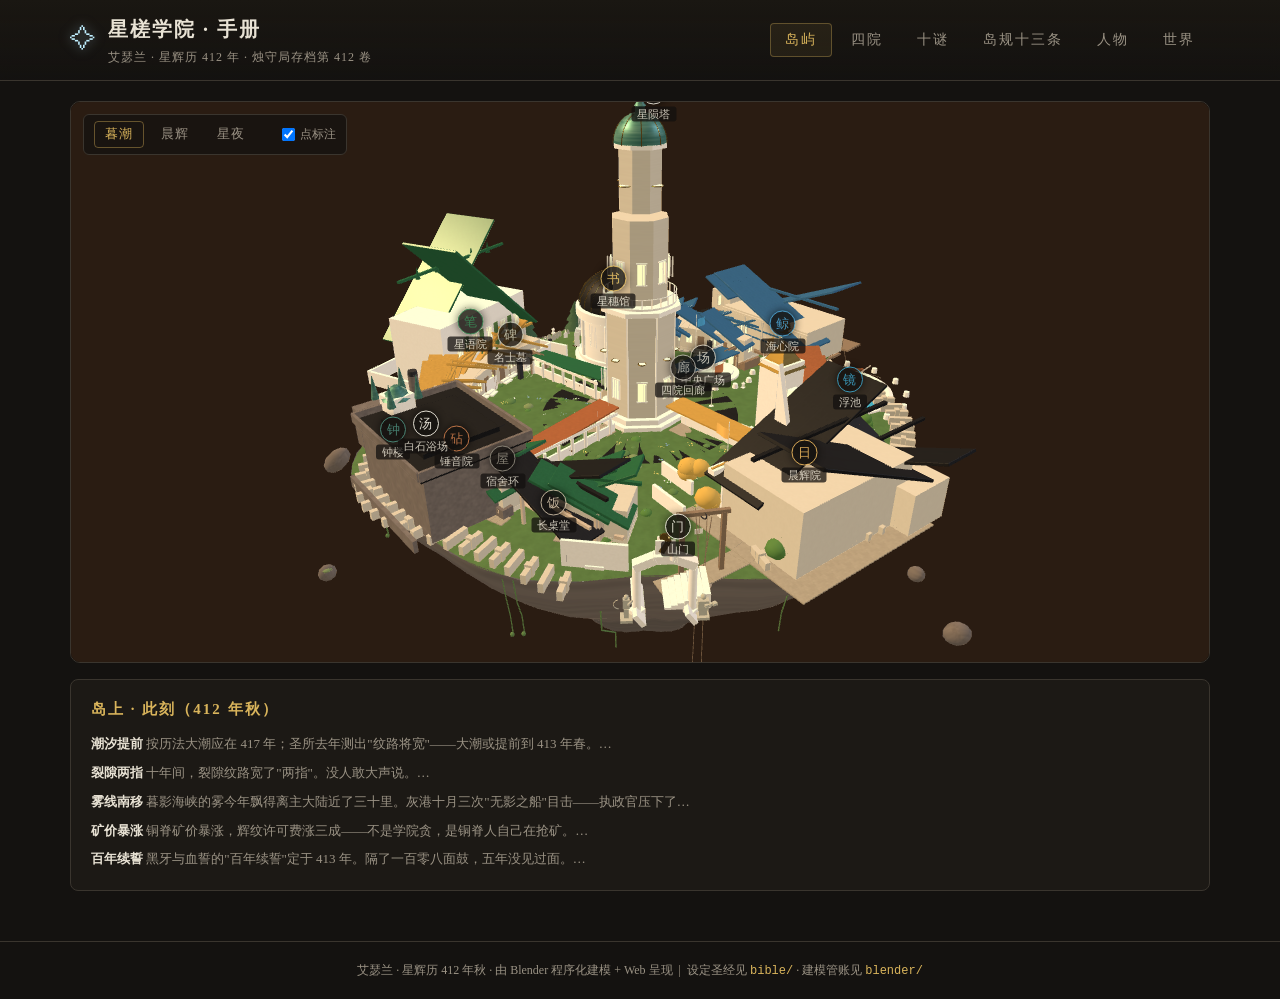
==== academy.html @ 24a8a848 "v5 重构：设计宪法+九卷圣经+Blender分区管线+学院手册/世界舆图页 - 设定：docs/DESIGN.md 设计宪法（反AI味清单）；纪年统一星辉历 - 圣经：新增 07-学院生活志 / 0" ====
<!DOCTYPE html>
<html lang="zh-CN">
<head>
<meta charset="UTF-8">
<meta name="viewport" content="width=device-width, initial-scale=1.0">
<title>星槎学院 · 手册 | 艾瑟兰</title>
<link rel="stylesheet" href="css/academy.css">
</head>
<body>

<header class="masthead">
  <div class="masthead-inner">
    <div class="brand">
      <span class="brand-mark">✧</span>
      <div>
        <h1>星槎学院 · 手册</h1>
        <p class="sub">艾瑟兰 · 星辉历 412 年 · 烛守局存档第 412 卷</p>
      </div>
    </div>
    <nav class="tabs" id="tabs">
      <button data-tab="island" class="on">岛屿</button>
      <button data-tab="houses">四院</button>
      <button data-tab="mysteries">十谜</button>
      <button data-tab="rules">岛规十三条</button>
      <button data-tab="people">人物</button>
      <button data-tab="world">世界</button>
    </nav>
  </div>
</header>

<main>
  <!-- ============ 岛屿（3D） ============ -->
  <section id="tab-island" class="tab on">
    <div class="stage-wrap">
      <div id="stage"></div>
      <div id="stage-fallback" class="fallback hidden">
        <h2>学院空岛 · 平面总览</h2>
        <p class="muted">（3D 查看器需要网络加载 three.js 与 academy.glb；当前显示平面版。）</p>
        <div id="map-grid"></div>
      </div>
      <div class="holo-toolbar" id="holo-bar">
        <button data-atmos="dusk" class="on">暮潮</button>
        <button data-atmos="dawn">晨辉</button>
        <button data-atmos="night">星夜</button>
        <span class="spacer"></span>
        <label class="chk"><input type="checkbox" id="chk-labels" checked> 点标注</label>
      </div>
      <div id="popup" class="popup hidden">
        <button id="popup-close" class="popup-close">×</button>
        <div id="popup-body"></div>
      </div>
    </div>
    <div class="ledger" id="ledger">
      <h3>岛上 · 此刻（412 年秋）</h3>
      <ul id="ledger-list"></ul>
    </div>
  </section>

  <!-- ============ 四院 ============ -->
  <section id="tab-houses" class="tab">
    <div class="houses" id="houses"></div>
  </section>

  <!-- ============ 十谜 ============ -->
  <section id="tab-mysteries" class="tab">
    <div class="mysteries" id="mysteries"></div>
  </section>

  <!-- ============ 岛规 ============ -->
  <section id="tab-rules" class="tab">
    <div class="rules">
      <p class="rules-note">刻在山门。人人会背，但没人背得全。</p>
      <ol id="rules-list"></ol>
    </div>
  </section>

  <!-- ============ 人物 ============ -->
  <section id="tab-people" class="tab">
    <div class="people" id="people"></div>
  </section>

  <!-- ============ 世界 ============ -->
  <section id="tab-world" class="tab">
    <div class="world">
      <div class="world-quote">
        <p class="q">“光不是祝福。光是一笔还不上的账。”</p>
        <p class="qa">——卫晚潮，星槎学院第十九任校长，熄灯钟下</p>
      </div>
      <h3>三大陆 · 六族 · 四十二城</h3>
      <div class="world-intro">
        <p>纪元前三千年的<b>大星陨</b>：星辰碎如雨坠。最大碎片落于主大陆北缘，把一块“光的伤口”留在了大地里——<b>星辉裂隙</b>。它至今没愈合，还在往外渗光。一切魔法都是<b>借光</b>：施法者以灵魂里的「心焰」为烛，引裂隙的光，用了要还——还的方式可以不同，这就是四院的分野。</p>
      </div>
      <div class="races" id="races"></div>
      <h3>此刻的动静</h3>
      <div class="news" id="news"></div>
    </div>
  </section>
</main>

<footer>
  <p>艾瑟兰 · 星辉历 412 年秋 · 由 Blender 程序化建模 + Web 呈现 &nbsp;|&nbsp; 设定圣经见 <code>bible/</code> · 建模管账见 <code>blender/</code></p>
</footer>

<script src="vendor/three.min.js"></script>
<script src="vendor/OrbitControls.js"></script>
<script src="vendor/GLTFLoader.js"></script>
<script src="js/data.js"></script>
<script src="js/academy-view.js"></script>
</body>
</html>
---- css/academy.css ----
/* 星槎学院手册 · 样式 v5（无外部依赖） */
:root{
  --ink:#e8e2d4; --ink-dim:#9a9284; --line:#3a352e;
  --bg:#141210; --bg2:#1c1915; --panel:#221e18;
  --gold:#d9b45b; --cyan:#bfefff; --purple:#8a6aa8;
  --serif:"Noto Serif SC","Songti SC",serif;
}
*{box-sizing:border-box;margin:0;padding:0}
html,body{background:var(--bg);color:var(--ink);font-family:var(--serif);line-height:1.75}
button{font-family:inherit;cursor:pointer}
.hidden{display:none!important}
.muted{color:var(--ink-dim)}

/* header */
.masthead{position:sticky;top:0;z-index:50;background:linear-gradient(180deg,#1a1712,#141210cc);border-bottom:1px solid var(--line);backdrop-filter:blur(6px)}
.masthead-inner{max-width:1180px;margin:0 auto;display:flex;align-items:center;justify-content:space-between;gap:16px;padding:12px 20px;flex-wrap:wrap}
.brand{display:flex;gap:12px;align-items:center}
.brand-mark{font-size:26px;color:var(--cyan);text-shadow:0 0 12px #bfefff88}
.brand h1{font-size:20px;letter-spacing:2px}
.brand .sub{font-size:12px;color:var(--ink-dim);letter-spacing:1px}
.tabs{display:flex;gap:4px;flex-wrap:wrap}
.tabs button{background:none;border:1px solid transparent;color:var(--ink-dim);padding:7px 14px;font-size:14px;border-radius:4px;letter-spacing:2px}
.tabs button:hover{color:var(--ink)}
.tabs button.on{color:var(--gold);border-color:#d9b45b55;background:#d9b45b14}

/* layout */
main{max-width:1180px;margin:0 auto;padding:20px}
.tab{display:none}
.tab.on{display:block;animation:fade .35s ease}
@keyframes fade{from{opacity:0;transform:translateY(6px)}to{opacity:1;transform:none}}

/* 岛屿 */
.stage-wrap{position:relative;border:1px solid var(--line);border-radius:10px;overflow:hidden;background:#0d0b09;min-height:520px}
#stage{position:relative;width:100%;height:560px}
#stage canvas{display:block}
.holo-toolbar{position:absolute;top:12px;left:12px;display:flex;gap:6px;align-items:center;background:#141210c0;border:1px solid var(--line);border-radius:6px;padding:6px 10px}
.holo-toolbar button{background:none;border:1px solid transparent;color:var(--ink-dim);font-size:12.5px;letter-spacing:1px;padding:4px 10px;border-radius:4px}
.holo-toolbar button.on{color:var(--gold);border-color:#d9b45b66}
.holo-toolbar .spacer{width:14px}
.holo-toolbar .chk{font-size:12px;color:var(--ink-dim);display:flex;gap:5px;align-items:center}
.dots{position:absolute;inset:0;pointer-events:none}
.dot3d{position:absolute;transform:translate(-50%,-50%);pointer-events:auto;background:none;border:none;display:flex;flex-direction:column;align-items:center;gap:2px;color:var(--ink);opacity:.92}
.dot3d .t{width:26px;height:26px;border-radius:50%;border:1.5px solid var(--c,#e8e4d8);background:#141210e0;color:var(--c,#e8e4d8);font-size:13px;display:flex;align-items:center;justify-content:center;box-shadow:0 0 8px #000a}
.dot3d:hover .t{box-shadow:0 0 14px var(--c)}
.dot3d .name{font-size:11px;background:#141210d0;padding:0 6px;border-radius:3px;white-space:nowrap;color:#d8d2c4}
.popup{position:absolute;right:14px;top:14px;width:min(400px,90%);background:#1b1813f2;border:1px solid #d9b45b44;border-radius:10px;padding:18px 20px;box-shadow:0 12px 40px #000c;z-index:20}
.popup h3{font-size:19px;color:var(--gold);letter-spacing:2px;margin-bottom:4px}
.popup .tag{font-size:12.5px;color:var(--cyan);margin-bottom:10px}
.popup .lore{font-size:13.5px;color:#cfc8ba}
.popup .secret{margin-top:10px;font-size:12.5px;color:var(--purple);border-top:1px dashed var(--line);padding-top:8px}
.popup-close{position:absolute;top:8px;right:10px;background:none;border:none;color:var(--ink-dim);font-size:20px}
.ledger{border:1px solid var(--line);border-radius:8px;padding:16px 20px;margin-top:16px;background:var(--bg2)}
.ledger h3{font-size:15px;color:var(--gold);letter-spacing:2px;margin-bottom:8px}
.ledger ul{list-style:none}
.ledger li{font-size:13px;color:var(--ink-dim);padding:3px 0}
.ledger li b{color:var(--ink)}

/* 平面 fallback */
.fallback{padding:26px}
#map-grid{position:relative;height:600px;margin-top:16px;border:1px dashed var(--line);border-radius:10px;overflow:hidden;
  background:radial-gradient(circle at 50% 50%,#26221b 0%,#181410 70%)}
.dot{position:absolute;transform:translate(-50%,-50%);background:none;border:none;display:flex;flex-direction:column;align-items:center;gap:2px;color:var(--ink)}
.dot .t{width:30px;height:30px;border-radius:50%;border:2px solid var(--c,#e8e4d8);background:#141210;color:var(--c);display:flex;align-items:center;justify-content:center;font-size:14px}
.dot:hover .t{transform:scale(1.15);box-shadow:0 0 16px var(--c)}
.dot .name{font-size:11px;background:#141210d0;padding:0 6px;border-radius:3px}

/* 卡片区 */
h3.sec{font-size:16px;color:var(--gold);letter-spacing:3px;margin:26px 0 12px}
.houses{display:grid;grid-template-columns:repeat(auto-fill,minmax(300px,1fr));gap:14px;margin-top:18px}
.house,.mystery{background:var(--panel);border:1px solid var(--line);border-left:3px solid var(--hc,var(--gold));border-radius:8px;padding:16px 18px}
.house header{display:flex;gap:12px;align-items:flex-start;margin-bottom:6px}
.house .mark{font-size:20px;color:var(--hc)}
.house h3{font-size:18px;color:var(--hc);letter-spacing:2px}
.house .answer{font-size:12.5px;color:var(--ink-dim)}
.house .answer b{color:var(--ink);font-size:14px}
.house .motto{font-size:13px;color:var(--gold);margin:6px 0}
.house .role{font-size:12.5px;color:var(--cyan);margin-bottom:8px}
.house .lore,.mystery .d{font-size:13px;color:#bfb8aa}
.house .dean{margin-top:8px;font-size:12px;color:var(--ink-dim);border-top:1px dashed var(--line);padding-top:6px}
.mysteries{display:grid;grid-template-columns:repeat(auto-fill,minmax(340px,1fr));gap:14px;margin-top:18px}
.mystery h3{color:var(--cyan);font-size:16px;margin-bottom:6px}
.mystery .num{color:var(--gold);margin-right:8px;font-size:14px}
.mystery .q{font-size:14px;color:var(--ink);margin-bottom:6px;font-style:italic}
.rules{max-width:760px;margin-top:18px}
.rules-note{color:var(--ink-dim);font-size:13px;margin-bottom:12px}
.rules ol{list-style:none}
.rules li{padding:9px 4px;border-bottom:1px dashed var(--line);font-size:14px;color:#d5cec0}
.rules .rn{display:inline-block;width:30px;color:var(--gold);font-size:13px}
.people{display:grid;grid-template-columns:repeat(auto-fill,minmax(280px,1fr));gap:12px;margin-top:18px}
.person{background:var(--panel);border:1px solid var(--line);border-radius:8px;padding:12px 16px}
.person h4{color:var(--gold);font-size:16px}
.person h4 span{font-size:11.5px;color:var(--ink-dim);margin-left:8px;letter-spacing:1px}
.person p{font-size:12.8px;color:#bfb8aa;margin-top:4px}

/* 世界 */
.world-quote{border-left:3px solid var(--gold);background:var(--panel);border-radius:0 8px 8px 0;padding:18px 22px;margin:14px 0 22px}
.world-quote .q{font-size:19px;color:var(--gold);letter-spacing:2px}
.world-quote .qa{font-size:12.5px;color:var(--ink-dim);margin-top:6px}
.world .world-intro p{color:#cfc8ba;font-size:14px;max-width:860px}
.races{display:grid;grid-template-columns:repeat(auto-fill,minmax(320px,1fr));gap:14px;margin:16px 0 8px}
.race{background:var(--panel);border:1px solid var(--line);border-radius:8px;padding:14px 18px}
.race h4{font-size:16px;color:var(--cyan)}
.race h4 span{font-size:12px;color:var(--ink-dim);margin-left:8px}
.race .motto{font-size:13px;color:var(--gold);margin:4px 0 6px}
.race p{font-size:13px;color:#bfb8aa}
.race .rels{margin-top:8px;font-size:11.5px;color:var(--ink-dim);border-top:1px dashed var(--line);padding-top:6px}
.news{display:grid;grid-template-columns:repeat(auto-fill,minmax(330px,1fr));gap:12px;margin-top:10px}
.news .item{background:var(--panel);border:1px solid var(--line);border-left:3px solid var(--purple);border-radius:6px;padding:12px 16px}
.news .item b{color:var(--gold);font-size:14px}
.news .item p{font-size:12.8px;color:#bfb8aa;margin-top:4px}

footer{border-top:1px solid var(--line);margin-top:30px;padding:18px;text-align:center;color:var(--ink-dim);font-size:12px}
footer code{color:var(--gold)}

@media(max-width:720px){ #stage{height:420px} .masthead-inner{flex-direction:column;align-items:flex-start} }
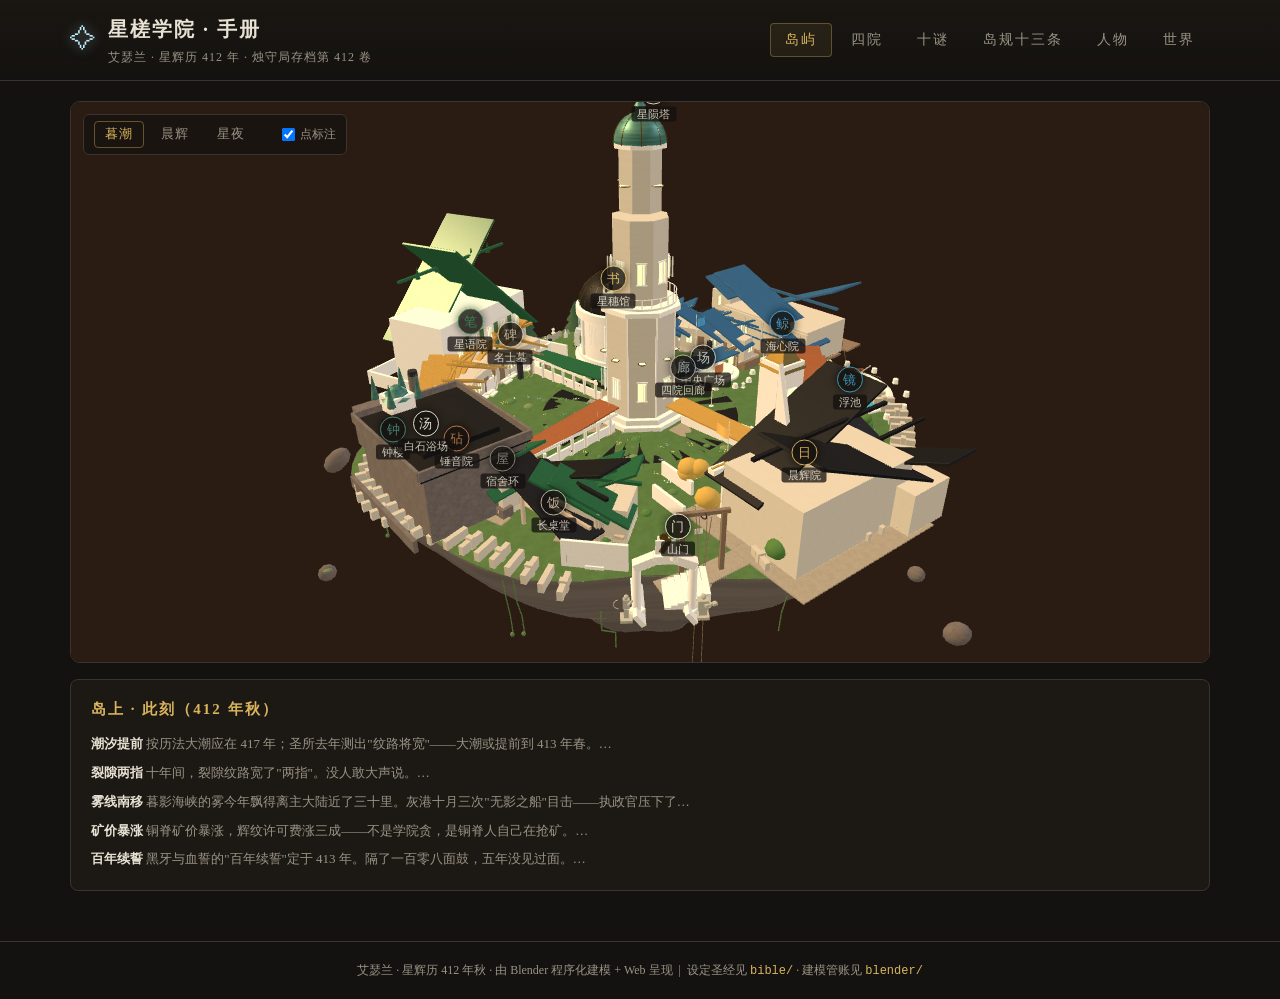
==== commit ab5f2510: "完善 v5 版本快照与网页入口" ====
--- a/academy.html
+++ b/academy.html
@@ -4,6 +4,7 @@
 <meta charset="UTF-8">
 <meta name="viewport" content="width=device-width, initial-scale=1.0">
 <title>星槎学院 · 手册 | 艾瑟兰</title>
+<link rel="icon" href="data:image/svg+xml,%3Csvg xmlns='http://www.w3.org/2000/svg' viewBox='0 0 24 24'%3E%3Cpath fill='%23d9b45b' d='M12 2l1.8 7.2L21 12l-7.2 2.8L12 22l-1.8-7.2L3 12l7.2-2.8z'/%3E%3C/svg%3E">
 <link rel="stylesheet" href="css/academy.css">
 </head>
 <body>
